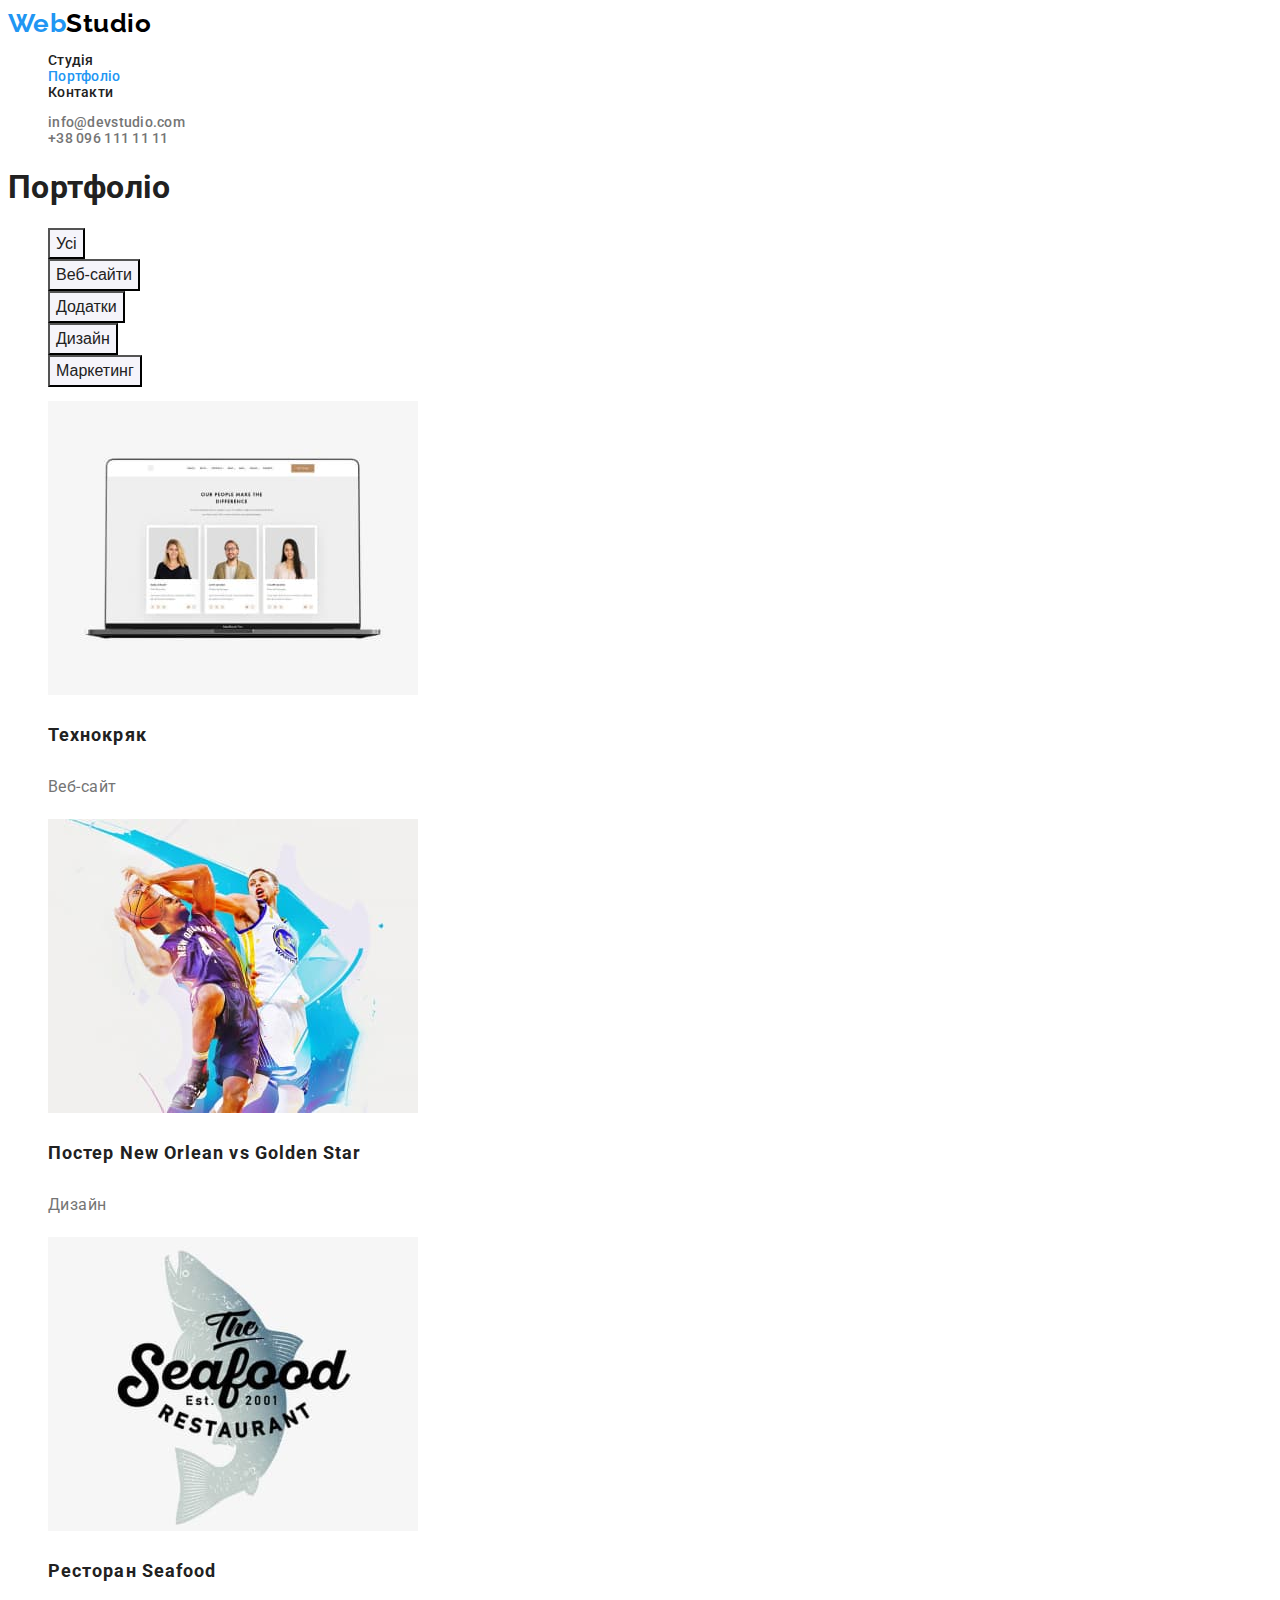
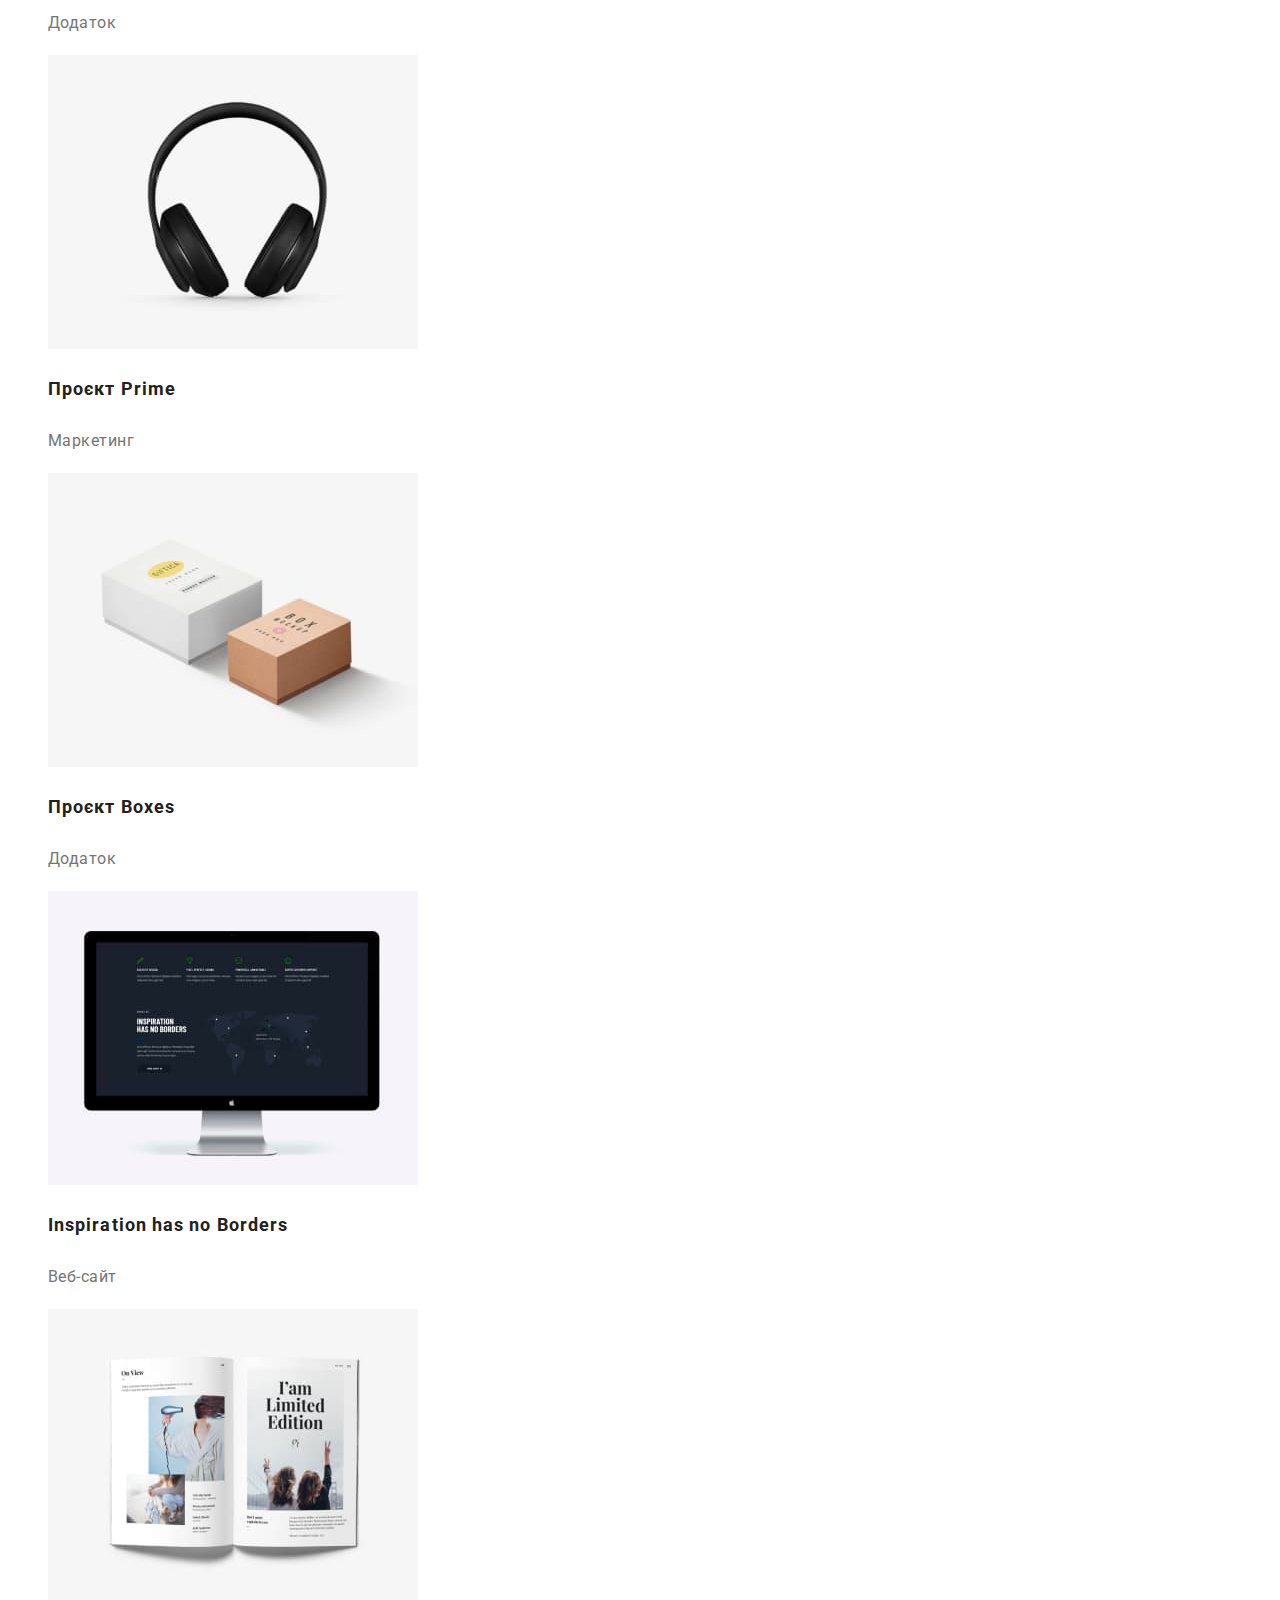
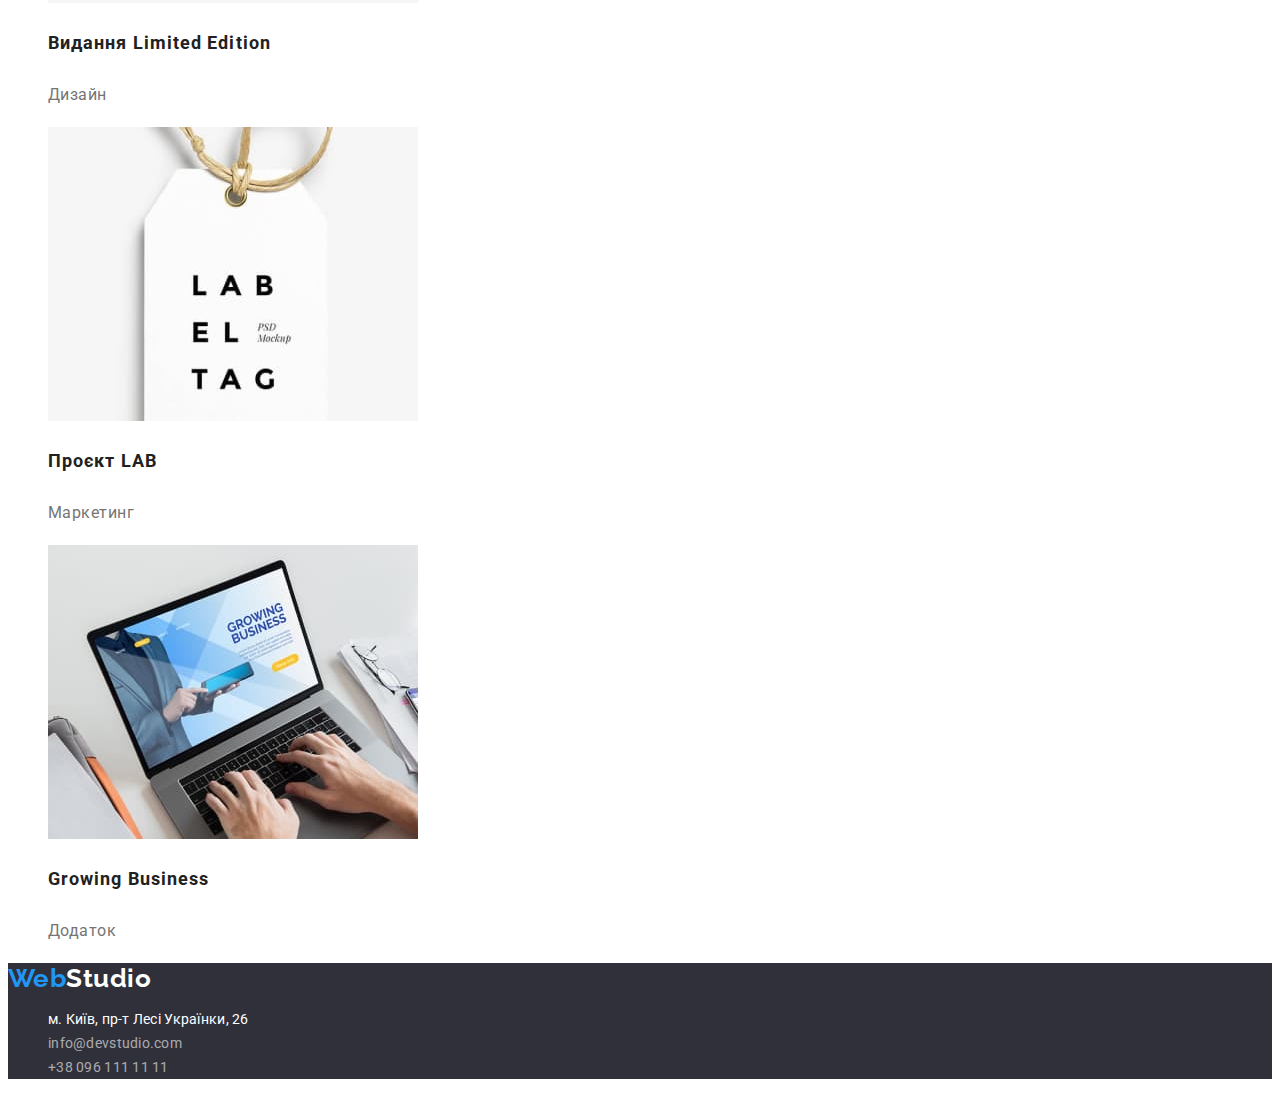
==== portfolio.html @ b6e99286 "1" ====
<!DOCTYPE html>
<html lang="uk">
  <head>
    <meta charset="UTF-8" />
    <meta http-equiv="X-UA-Compatible" content="IE=edge" />
    <meta name="viewport" content="width=device-width, initial-scale=1.0" />
    <title>Студія</title>
    <link rel="stylesheet" href="./css/styles.css" />
    <link
      href="https://fonts.googleapis.com/css2?family=Raleway:wght@700;900&family=Roboto:wght@400;500;700;900&display=swap"
      rel="stylesheet"
    />
  </head>
  <body>
    <!--Logo line-->
    <header class="page-header">
      <nav>
        <a class="logo" href="./index.html"
          >Web<span class="web">Studio</span></a
        >
        <!--Menu Nav-->
        <ul class="site-nav list">
          <li>
            <a href="./index.html" class="link">Студія</a>
          </li>
          <li>
            <a href="./portfolio.html" class="link current">Портфоліо</a>
          </li>
          <li>
            <a href="#" class="link">Контакти</a>
          </li>
        </ul>
      </nav>
      <ul class="contacts list">
        <li>
          <a href="mailto:info@devstudio.com" class="link"
            >info@devstudio.com</a
          >
        </li>
        <li>
          <a href="tel:+380961111111" class="link">+38 096 111 11 11</a>
        </li>
      </ul>
    </header>
    <main>
      <!--Filters-->
      <section>
        <h1 class="section-title-hidden">Портфоліо</h1>
        <ul class="filter list">
          <li>
            <button type="button" class="button secondary"><a>Усі</a></button>
          </li>
          <li>
            <button type="button" class="button secondary">
              <a>Веб-сайти</a>
            </button>
          </li>
          <li>
            <button type="button" class="button secondary">
              <a>Додатки</a>
            </button>
          </li>
          <li>
            <button type="button" class="button secondary">
              <a>Дизайн</a>
            </button>
          </li>
          <li>
            <button type="button" class="button secondary">
              <a>Маркетинг</a>
            </button>
          </li>
        </ul>
      </section>
      <!--Projects-->
      <ul class="project list">
        <li>
          <a href="#" class="link">
            <img
              src="./images/project1.jpg"
              alt="Відкритий ноутбук"
              width="370"
              height="294"
            />
            <h3 class="title">Технокряк</h3>
            <p class="text">Веб-сайт</p>
          </a>
        </li>
        <li>
          <a href="#" class="link">
            <img
              src="./images/project2.jpg"
              alt="Два баскетболіста стрибають"
              width="370"
              height="294"
            />
            <h3 class="title">Постер New Orlean vs Golden Star</h3>
            <p class="text">Дизайн</p>
          </a>
        </li>
        <li>
          <a href="#" class="link">
            <img
              src="./images/project3.jpg"
              alt="Логотип рибного ресторану"
              width="370"
              height="294"
            />
            <h3 class="title">Ресторан Seafood</h3>
            <p class="text">Додаток</p>
          </a>
        </li>
        <li>
          <a href="#" class="link">
            <img
              src="./images/project4.jpg"
              alt="Навушники закритого типу"
              width="370"
              height="294"
            />
            <h3 class="title">Проєкт Prime</h3>
            <p class="text">Маркетинг</p>
          </a>
        </li>
        <li>
          <a href="#" class="link">
            <img
              src="./images/project5.jpg"
              alt="Дві картонні коробки"
              width="370"
              height="294"
            />
            <h3 class="title">Проєкт Boxes</h3>
            <p class="text">Додаток</p>
          </a>
        </li>
        <li>
          <a href="#" class="link">
            <img
              src="./images/project6.jpg"
              alt="Сайт зображений на моноблоці Apple iMac"
              width="370"
              height="294"
            />
            <h3 class="title">Inspiration has no Borders</h3>
            <p class="text">Веб-сайт</p>
          </a>
        </li>
        <li>
          <a href="#" class="link">
            <img
              src="./images/project7.jpg"
              alt="Розгорнутий журнал"
              width="370"
              height="294"
            />
            <h3 class="title">Видання Limited Edition</h3>
            <p class="text">Дизайн</p>
          </a>
        </li>
        <li>
          <a href="#" class="link">
            <img
              src="./images/project8.jpg"
              alt="Бумажний ярлик з написом"
              width="370"
              height="294"
            />
            <h3 class="title">Проєкт LAB</h3>
            <p class="text">Маркетинг</p>
          </a>
        </li>
        <li>
          <a href="#" class="link">
            <img
              src="./images/project9.jpg"
              alt="Людина працює на ноутбуці"
              width="370"
              height="294"
            />
            <h3 class="title">Growing Business</h3>
            <p class="text">Додаток</p>
          </a>
        </li>
      </ul>
    </main>
    <footer class="basement">
      <!--Basement-->
      <a class="logo-secondari" href="./index.html"
        >Web<span class="web-secondari">Studio</span></a
      >
      <!--Address-->
      <address>
        <ul class="address list">
          <li class="map-link">
            <a
              href="https://goo.gl/maps/CPtrU1FHBa2aNyZL9"
              target="_blank"
              rel="noopener noreferrer nofollow"
              class="link"
              >м. Київ, пр-т Лесі Українки, 26</a
            >
          </li>
          <li class="mail-link">
            <a href="mailto:info@devstudio.com" class="link"
              >info@devstudio.com</a
            >
          </li>
          <li class="tel-link">
            <a href="tel:+380961111111" class="link">+38 096 111 11 11</a>
          </li>
        </ul>
      </address>
    </footer>
  </body>
</html>
---- css/styles.css ----
/* цвет основного текста #212121 */
/* вторичный цвет текста #757575 */
/* белый #FFFFFF */
/* акцент #2196F3 */
/* цвет ссылок подвала rgba(255, 255, 255, 0.6) */
/* цвет кнопок поротфолио #F5F4FA */
/* цвет активной кнопки #188CE8 */
/* фон шапки и подвала #2F303A */

:root {
    --primary-text-color: #212121;
    --black-color: #000000;
    --title-text-color: #757575;
    --accent-color: #2196F3;
    --primary-btn-color: #F5F4FA;
    --activ-btn-color: #188CE8;
    --white-color: #FFFFFF;
    --hero-bcgnd-color: #2F303A;
    --head-bcgnd-color: #ECECEC;
    --basement-text-color:rgba(255, 255, 255, 0.6);
}

body {
    background-color: var(--white-color);
    color: var(--primary-text-color);
    font-family: 'Roboto', sans-serif;
    letter-spacing: 0.03em;
}

.list {
    list-style:none;
    font-weight: 500;
    font-size: 14px;
    line-height: 1.14;
    letter-spacing: 0.02em;
}

/*Logo line*/

.logo {
    font-family: 'Raleway';
    font-weight: 700;
    font-size: 26px;
    line-height: 1.19;
    color: var(--accent-color);
    text-decoration: none;
}

.web {
    color: var(--black-color);
    text-decoration: none;
}

/* Site nav */

.site-nav .link {
    font-style: normal;
    font-weight: 500;
    font-size: 14px;
    line-height: 1.14;
    letter-spacing: 0.02em;
    color: var(--primary-text-color);
    text-decoration: none;
}
.site-nav .link:hover, 
.site-nav .link:focus {
    font-style: normal;
    font-weight: 500;
    font-size: 14px;
    line-height: 1.14;
    letter-spacing: 0.02em;
    color: var(--accent-color);
}
.site-nav .link.current {
    font-weight: 500;
    font-size: 14px;
    line-height: 1.14;
    letter-spacing: 0.02em;
    color: var(--accent-color);
}
.contacts .link {
    font-weight: 500;
    font-size: 14px;
    line-height: 1.14;
    letter-spacing: 0.02em;
    color: var(--title-text-color);
    text-decoration: none;
}
.contacts .link:hover,
.contacts .link:focus {
    font-weight: 500;
    font-size: 14px;
    line-height: 1.14;
    letter-spacing: 0.02em;
    color: var(--accent-color);
}

/* Hero */

.hero {
    background-color: var(--hero-bcgnd-color);
}

.hero-title {
    font-weight: 900;
    font-size: 44px;
    line-height: 1.36;
    text-align: center;
    letter-spacing: 0.06em;
    text-transform: uppercase;
    color: var(--white-color);
}

/* Features */

.feature-list .text {
    font-weight: 400;
    font-size: 14px;
    line-height: 1.71;
    color: var(--);
}

.feature-list .title {
        font-weight: 700;
        font-size: 14px;
        line-height: 1.14;
        text-transform: uppercase;
}

.features-title-hidden {
    position: absolute;
    white-space: nowrap;
    width: 1px;
    height: 1px;
    overflow: hidden;
    border: 0;
    padding: 0;
    clip: rect(0 0 0 0);
    clip-path: inset(50%);
    margin: -1px;
}

/* Description */
.description-title {
    font-weight: 700;
    font-size: 36px;
    line-height: 1.17;
    text-align: center;
    color: var(--primary-text-color);
}

/*Our team*/

.team {
    background-color: var(--primary-btn-color);
}

.team-title {
    font-weight: 700;
    font-size: 36px;
    line-height: 1.17;
    text-align: center;
}

.team-list .text {
    font-weight: 400;
    font-size: 16px;
    line-height: 1.19;
    text-align: center;
    color: var(--title-text-color);
}

.team-list .title {
    font-weight: 500;
    font-size: 16px;
    line-height: 1.19;
    text-align: center;
}

.team-list .item {
        background: var(--white-color);
}


/* Button */
.button {
color: var(--white-color);
background-color: var(--accent-color);
}
.button.primary {
    font-weight: 700;
    font-size: 16px;
    line-height: 1.88;
    letter-spacing: 0.06em;
    color: var(--white-color);
    background-color: var(--accent-color);
}
.button.primary:hover,
.button.primary:focus {
    font-weight: 700;
    font-size: 16px;
    line-height: 1.88;
    letter-spacing: 0.06em;
    color: var(--white-color);
    background-color: var(--activ-btn-color);
}
.button.secondary {
    font-weight: 500;
    font-size: 16px;
    line-height: 1.62;
    color: var(--primary-text-color);
    background-color: var(--primary-btn-color);
}
.button.secondary:hover,
.button.secondary:focus {
    font-weight: 500;
    font-size: 16px;
    line-height: 1.62;
    color: var(--white-color);
    background-color: var(--accent-color);
}

/*Main*/

.project .link {
    text-decoration: none;
}

.project .title {
    font-weight: 700;
    font-size: 18px;
    line-height: 2;
    letter-spacing: 0.06em;
    color: var(--primary-text-color);
}

.project .text {
    font-weight: 400;
    font-size: 16px;
    line-height: 2;
    letter-spacing: 0.03em;
    color: var(--title-text-color);
}

/*Footer*/

.logo-secondari {
    font-family: 'Raleway';
    font-weight: 700;
    font-size: 26px;
    line-height: 1.19;
    color: var(--accent-color);
    text-decoration: none;
}

.web-secondari {color: var(--white-color)}

/*Basement*/

.basement {
    background-color: var(--hero-bcgnd-color);
}

.address .link{
    font-style: normal;
    font-weight: 400;
    font-size: 14px;
    line-height: 1.71;
    color: var(--basement-text-color);
    text-decoration: none;
}

.address .map-link .link {
    font-weight: 400;
    font-size: 14px;
    line-height: 1.71;
    color: var(--white-color);
}
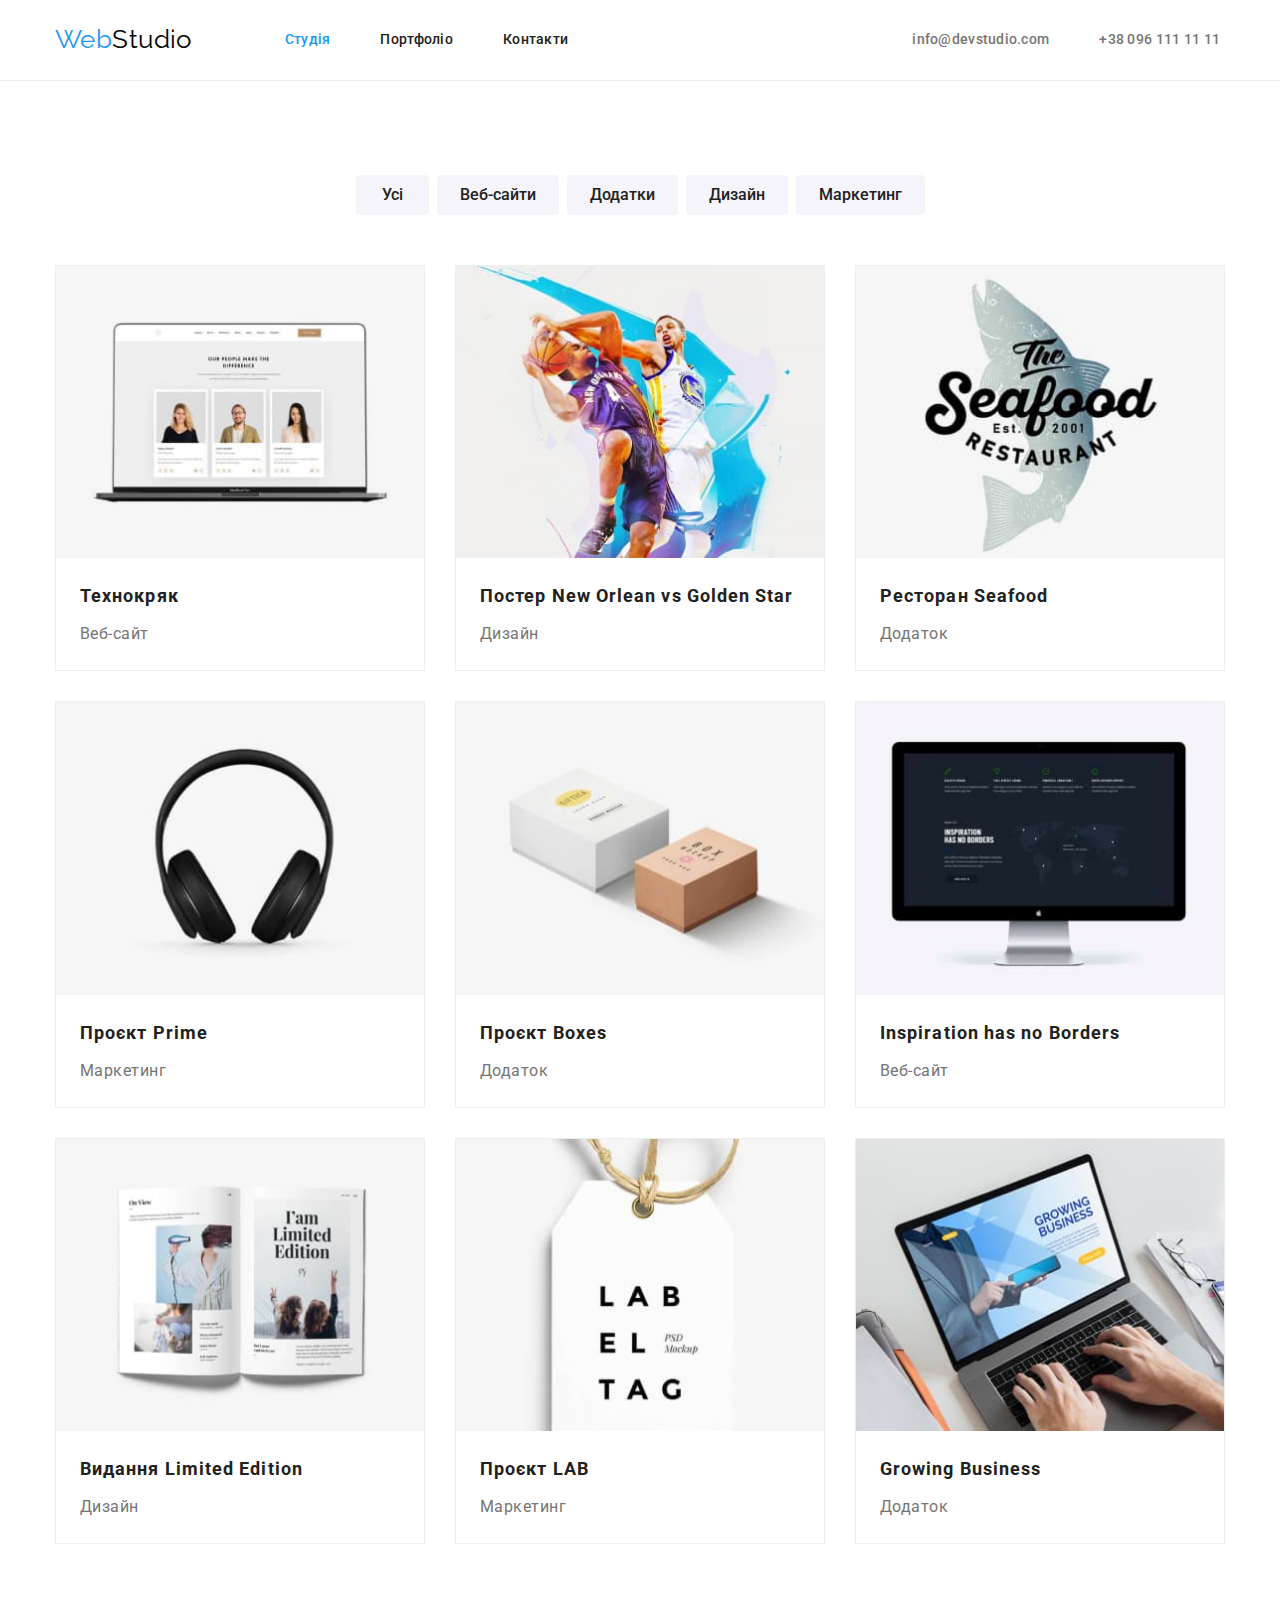
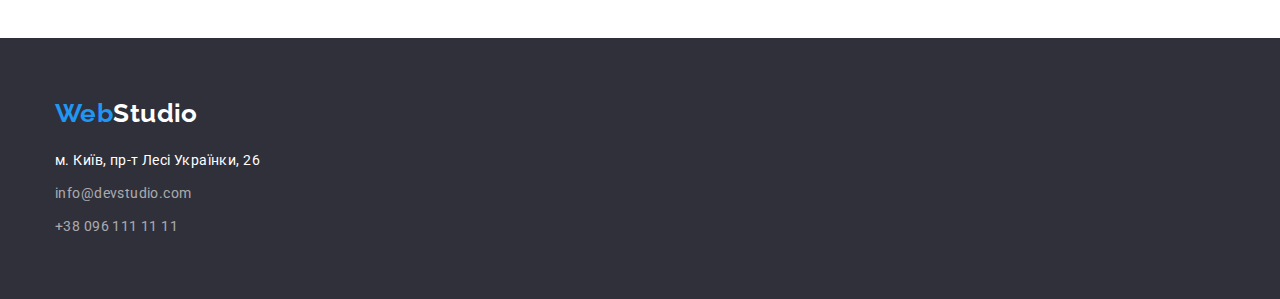
==== commit 0b5b813c: "урок 3" ====
--- a/portfolio.html
+++ b/portfolio.html
@@ -5,212 +5,217 @@
     <meta http-equiv="X-UA-Compatible" content="IE=edge" />
     <meta name="viewport" content="width=device-width, initial-scale=1.0" />
     <title>Студія</title>
-    <link rel="stylesheet" href="./css/styles.css" />
     <link
       href="https://fonts.googleapis.com/css2?family=Raleway:wght@700;900&family=Roboto:wght@400;500;700;900&display=swap"
       rel="stylesheet"
     />
+    <link
+      rel="stylesheet"
+      href="https://cdnjs.cloudflare.com/ajax/libs/modern-normalize/1.1.0/modern-normalize.min.css"
+    />
+    <link rel="stylesheet" href="./css/styles.css" />
   </head>
   <body>
     <!--Logo line-->
-    <header class="page-header">
-      <nav>
+    <header class="section header-padding">
+      <div class="conteiner header-flex">
         <a class="logo" href="./index.html"
           >Web<span class="web">Studio</span></a
         >
-        <!--Menu Nav-->
-        <ul class="site-nav list">
-          <li>
-            <a href="./index.html" class="link">Студія</a>
-          </li>
-          <li>
-            <a href="./portfolio.html" class="link current">Портфоліо</a>
-          </li>
-          <li>
-            <a href="#" class="link">Контакти</a>
-          </li>
-        </ul>
-      </nav>
-      <ul class="contacts list">
-        <li>
-          <a href="mailto:info@devstudio.com" class="link"
-            >info@devstudio.com</a
-          >
-        </li>
-        <li>
-          <a href="tel:+380961111111" class="link">+38 096 111 11 11</a>
-        </li>
-      </ul>
-    </header>
-    <main>
-      <!--Filters-->
-      <section>
-        <h1 class="section-title-hidden">Портфоліо</h1>
-        <ul class="filter list">
-          <li>
-            <button type="button" class="button secondary"><a>Усі</a></button>
-          </li>
-          <li>
-            <button type="button" class="button secondary">
-              <a>Веб-сайти</a>
-            </button>
-          </li>
-          <li>
-            <button type="button" class="button secondary">
-              <a>Додатки</a>
-            </button>
-          </li>
-          <li>
-            <button type="button" class="button secondary">
-              <a>Дизайн</a>
-            </button>
-          </li>
-          <li>
-            <button type="button" class="button secondary">
-              <a>Маркетинг</a>
-            </button>
-          </li>
-        </ul>
-      </section>
-      <!--Projects-->
-      <ul class="project list">
-        <li>
-          <a href="#" class="link">
-            <img
-              src="./images/project1.jpg"
-              alt="Відкритий ноутбук"
-              width="370"
-              height="294"
-            />
-            <h3 class="title">Технокряк</h3>
-            <p class="text">Веб-сайт</p>
-          </a>
-        </li>
-        <li>
-          <a href="#" class="link">
-            <img
-              src="./images/project2.jpg"
-              alt="Два баскетболіста стрибають"
-              width="370"
-              height="294"
-            />
-            <h3 class="title">Постер New Orlean vs Golden Star</h3>
-            <p class="text">Дизайн</p>
-          </a>
-        </li>
-        <li>
-          <a href="#" class="link">
-            <img
-              src="./images/project3.jpg"
-              alt="Логотип рибного ресторану"
-              width="370"
-              height="294"
-            />
-            <h3 class="title">Ресторан Seafood</h3>
-            <p class="text">Додаток</p>
-          </a>
-        </li>
-        <li>
-          <a href="#" class="link">
-            <img
-              src="./images/project4.jpg"
-              alt="Навушники закритого типу"
-              width="370"
-              height="294"
-            />
-            <h3 class="title">Проєкт Prime</h3>
-            <p class="text">Маркетинг</p>
-          </a>
-        </li>
-        <li>
-          <a href="#" class="link">
-            <img
-              src="./images/project5.jpg"
-              alt="Дві картонні коробки"
-              width="370"
-              height="294"
-            />
-            <h3 class="title">Проєкт Boxes</h3>
-            <p class="text">Додаток</p>
-          </a>
-        </li>
-        <li>
-          <a href="#" class="link">
-            <img
-              src="./images/project6.jpg"
-              alt="Сайт зображений на моноблоці Apple iMac"
-              width="370"
-              height="294"
-            />
-            <h3 class="title">Inspiration has no Borders</h3>
-            <p class="text">Веб-сайт</p>
-          </a>
-        </li>
-        <li>
-          <a href="#" class="link">
-            <img
-              src="./images/project7.jpg"
-              alt="Розгорнутий журнал"
-              width="370"
-              height="294"
-            />
-            <h3 class="title">Видання Limited Edition</h3>
-            <p class="text">Дизайн</p>
-          </a>
-        </li>
-        <li>
-          <a href="#" class="link">
-            <img
-              src="./images/project8.jpg"
-              alt="Бумажний ярлик з написом"
-              width="370"
-              height="294"
-            />
-            <h3 class="title">Проєкт LAB</h3>
-            <p class="text">Маркетинг</p>
-          </a>
-        </li>
-        <li>
-          <a href="#" class="link">
-            <img
-              src="./images/project9.jpg"
-              alt="Людина працює на ноутбуці"
-              width="370"
-              height="294"
-            />
-            <h3 class="title">Growing Business</h3>
-            <p class="text">Додаток</p>
-          </a>
-        </li>
-      </ul>
-    </main>
-    <footer class="basement">
-      <!--Basement-->
-      <a class="logo-secondari" href="./index.html"
-        >Web<span class="web-secondari">Studio</span></a
-      >
-      <!--Address-->
-      <address>
-        <ul class="address list">
-          <li class="map-link">
-            <a
-              href="https://goo.gl/maps/CPtrU1FHBa2aNyZL9"
-              target="_blank"
-              rel="noopener noreferrer nofollow"
-              class="link"
-              >м. Київ, пр-т Лесі Українки, 26</a
-            >
-          </li>
-          <li class="mail-link">
+        <nav class="main-nav">
+          <!--Site nav-->
+          <ul class="site-nav list">
+            <li class="item">
+              <a href="./index.html" class="link current">Студія</a>
+            </li>
+            <li class="item">
+              <a href="./portfolio.html" class="link">Портфоліо</a>
+            </li>
+            <li class="item">
+              <a href="#" class="link">Контакти</a>
+            </li>
+          </ul>
+        </nav>
+        <ul class="contacts list">
+          <li class="item">
             <a href="mailto:info@devstudio.com" class="link"
               >info@devstudio.com</a
             >
           </li>
-          <li class="tel-link">
+          <li class="item">
             <a href="tel:+380961111111" class="link">+38 096 111 11 11</a>
           </li>
         </ul>
-      </address>
+      </div>
+    </header>
+    <main>
+      <!--Filters-->
+      <section class="section">
+        <div class="conteiner">
+          <h1 class="title-hidden">Портфоліо</h1>
+          <div class="filters-button">
+            <ul class="filter list">
+              <li class="item">
+                <button type="button" class="button secondary">
+                  <a>Усі</a>
+                </button>
+              </li>
+              <li class="item">
+                <button type="button" class="button secondary">
+                  <a>Веб-сайти</a>
+                </button>
+              </li>
+              <li class="item">
+                <button type="button" class="button secondary">
+                  <a>Додатки</a>
+                </button>
+              </li>
+              <li class="item">
+                <button type="button" class="button secondary">
+                  <a>Дизайн</a>
+                </button>
+              </li>
+              <li class="item">
+                <button type="button" class="button secondary">
+                  <a>Маркетинг</a>
+                </button>
+              </li>
+            </ul>
+          </div>
+          <!--Projects-->
+          <ul class="project list">
+            <li class="item">
+              <a href="#" class="link">
+                <img src="./images/project1.jpg" alt="Відкритий ноутбук" />
+                <div class="content">
+                  <h3 class="title">Технокряк</h3>
+                  <p class="text">Веб-сайт</p>
+                </div></a
+              >
+            </li>
+            <li class="item">
+              <a href="#" class="link">
+                <img
+                  src="./images/project2.jpg"
+                  alt="Два баскетболіста стрибають"
+                />
+                <div class="content">
+                  <h3 class="title">Постер New Orlean vs Golden Star</h3>
+                  <p class="text">Дизайн</p>
+                </div>
+              </a>
+            </li>
+            <li class="item">
+              <a href="#" class="link">
+                <img
+                  src="./images/project3.jpg"
+                  alt="Логотип рибного ресторану"
+                />
+                <div class="content">
+                  <h3 class="title">Ресторан Seafood</h3>
+                  <p class="text">Додаток</p>
+                </div>
+              </a>
+            </li>
+            <li class="item">
+              <a href="#" class="link">
+                <img
+                  src="./images/project4.jpg"
+                  alt="Навушники закритого типу"
+                />
+                <div class="content">
+                  <h3 class="title">Проєкт Prime</h3>
+                  <p class="text">Маркетинг</p>
+                </div>
+              </a>
+            </li>
+            <li class="item">
+              <a href="#" class="link">
+                <img src="./images/project5.jpg" alt="Дві картонні коробки" />
+                <div class="content">
+                  <h3 class="title">Проєкт Boxes</h3>
+                  <p class="text">Додаток</p>
+                </div>
+              </a>
+            </li>
+            <li class="item">
+              <a href="#" class="link">
+                <img
+                  src="./images/project6.jpg"
+                  alt="Сайт зображений на моноблоці Apple iMac"
+                />
+                <div class="content">
+                  <h3 class="title">Inspiration has no Borders</h3>
+                  <p class="text">Веб-сайт</p>
+                </div>
+              </a>
+            </li>
+            <li class="item">
+              <a href="#" class="link">
+                <img src="./images/project7.jpg" alt="Розгорнутий журнал" />
+                <div class="content">
+                  <h3 class="title">Видання Limited Edition</h3>
+                  <p class="text">Дизайн</p>
+                </div>
+              </a>
+            </li>
+            <li class="item">
+              <a href="#" class="link">
+                <img
+                  src="./images/project8.jpg"
+                  alt="Бумажний ярлик з написом"
+                />
+                <div class="content">
+                  <h3 class="title">Проєкт LAB</h3>
+                  <p class="text">Маркетинг</p>
+                </div>
+              </a>
+            </li>
+            <li class="item">
+              <a href="#" class="link">
+                <img
+                  src="./images/project9.jpg"
+                  alt="Людина працює на ноутбуці"
+                />
+                <div class="content">
+                  <h3 class="title">Growing Business</h3>
+                  <p class="text">Додаток</p>
+                </div>
+              </a>
+            </li>
+          </ul>
+        </div>
+      </section>
+    </main>
+    <!--Footer-->
+    <footer class="section-basement">
+      <div class="conteiner">
+        <a class="logo-secondari" href="./index.html"
+          >Web<span class="web-secondari">Studio</span></a
+        >
+        <!--Address-->
+        <address>
+          <ul class="address list">
+            <li class="map-link">
+              <a
+                href="https://goo.gl/maps/CPtrU1FHBa2aNyZL9"
+                target="_blank"
+                rel="noopener noreferrer nofollow"
+                class="link"
+                >м. Київ, пр-т Лесі Українки, 26</a
+              >
+            </li>
+            <li class="mail-link">
+              <a href="mailto:info@devstudio.com" class="link"
+                >info@devstudio.com</a
+              >
+            </li>
+            <li class="tel-link">
+              <a href="tel:+380961111111" class="link">+38 096 111 11 11</a>
+            </li>
+          </ul>
+        </address>
+      </div>
     </footer>
   </body>
 </html>
--- a/css/styles.css
+++ b/css/styles.css
@@ -6,62 +6,121 @@
 /* цвет кнопок поротфолио #F5F4FA */
 /* цвет активной кнопки #188CE8 */
 /* фон шапки и подвала #2F303A */
+/* цвет обводки карточек #EEEEEE */
 
 :root {
     --primary-text-color: #212121;
+    --title-text-color: #757575;
+    --basement-text-color: rgba(255, 255, 255, 0.6);
+    --white-color: #FFFFFF;
     --black-color: #000000;
-    --title-text-color: #757575;
     --accent-color: #2196F3;
     --primary-btn-color: #F5F4FA;
     --activ-btn-color: #188CE8;
-    --white-color: #FFFFFF;
     --hero-bcgnd-color: #2F303A;
     --head-bcgnd-color: #ECECEC;
-    --basement-text-color:rgba(255, 255, 255, 0.6);
+    --border-color: #EEEEEE;
 }
 
 body {
+    font-family: 'Roboto', sans-serif;
+    font-size: 14px;
+    letter-spacing: 0.03em;
+    color: var(--primary-text-color);
+
     background-color: var(--white-color);
-    color: var(--primary-text-color);
-    font-family: 'Roboto', sans-serif;
-    letter-spacing: 0.03em;
+}
+
+.section {
+    padding-top: 94px;
+    padding-bottom: 94px;
+}
+
+.section.header-padding {
+    padding-top: 0;
+    padding-bottom: 0;
+    border-bottom-width: 1px;
+    border-bottom-style: solid;
+    border-bottom-color: var(--head-bcgnd-color);
+}
+
+.section.no-padding {
+    padding-top: 0;
+}
+
+.conteiner {
+    width: 1200px;
+    padding-left: 15px;
+    padding-right: 15px;
+    margin: 0 auto;
 }
 
 .list {
-    list-style:none;
-    font-weight: 500;
-    font-size: 14px;
-    line-height: 1.14;
-    letter-spacing: 0.02em;
-}
-
-/*Logo line*/
+    list-style: none;
+    padding: 0;
+    margin: 0;
+}
+
+img {
+    display: block;
+    max-width: 100%;
+    height: auto;
+}
+
+/* Logo line */
+
+.header-flex {
+    display: flex;
+}
+
+.main-nav {
+    display: flex;
+    align-items: center;
+    margin-right: 344px;
+}
 
 .logo {
+    display: inline-block;
     font-family: 'Raleway';
-    font-weight: 700;
     font-size: 26px;
     line-height: 1.19;
+    text-decoration: none;
     color: var(--accent-color);
-    text-decoration: none;
+
+    margin-right: 93px;
+    padding-top: 24px;
+    padding-bottom: 25px;
 }
 
 .web {
+    text-decoration: none;
     color: var(--black-color);
-    text-decoration: none;
 }
 
 /* Site nav */
 
+.site-nav {
+    display: flex;
+}
+
+.site-nav .item:not(:last-child) {
+    margin-right: 50px;
+}
+
 .site-nav .link {
+    display: block;
     font-style: normal;
     font-weight: 500;
     font-size: 14px;
     line-height: 1.14;
     letter-spacing: 0.02em;
+    text-decoration: none;
     color: var(--primary-text-color);
-    text-decoration: none;
-}
+
+    padding-top: 32px;
+    padding-bottom: 32px;
+}
+
 .site-nav .link:hover, 
 .site-nav .link:focus {
     font-style: normal;
@@ -71,21 +130,35 @@
     letter-spacing: 0.02em;
     color: var(--accent-color);
 }
+
 .site-nav .link.current {
     font-weight: 500;
-    font-size: 14px;
     line-height: 1.14;
     letter-spacing: 0.02em;
     color: var(--accent-color);
 }
+
+.contacts {
+    display: flex;
+}
+
+.contacts .item:not(:last-child) {
+    margin-right: 50px;
+}
+
 .contacts .link {
+    display: block;
     font-weight: 500;
     font-size: 14px;
     line-height: 1.14;
     letter-spacing: 0.02em;
+    text-decoration: none;
     color: var(--title-text-color);
-    text-decoration: none;
-}
+
+    padding-top: 32px;
+    padding-bottom: 32px;
+}
+
 .contacts .link:hover,
 .contacts .link:focus {
     font-weight: 500;
@@ -97,104 +170,165 @@
 
 /* Hero */
 
-.hero {
+.section.hero {
+    text-align: center;
     background-color: var(--hero-bcgnd-color);
+
+    padding-top: 200px;
+    padding-bottom: 200px;
 }
 
 .hero-title {
     font-weight: 900;
     font-size: 44px;
     line-height: 1.36;
-    text-align: center;
     letter-spacing: 0.06em;
     text-transform: uppercase;
-    color: var(--white-color);
+   
+    color: var(--white-color);
+
+    width: 696px;
+    margin: 0 auto;
 }
 
 /* Features */
+
+.feature-list {
+    display: flex;
+    justify-content: center;
+}
+
+.feature-list .item {
+    width: calc((100%-90)/4);
+}
+
+.feature-list .item:not(:last-child) {
+    margin-right: 30px;
+}
+
+.feature-list .title {
+    font-weight: 700;
+    font-size: 14px;
+    line-height: 1.14;
+    text-transform: uppercase;
+
+    margin-top: 0;
+    margin-bottom: 10px;
+}
 
 .feature-list .text {
     font-weight: 400;
-    font-size: 14px;
     line-height: 1.71;
-    color: var(--);
-}
-
-.feature-list .title {
-        font-weight: 700;
-        font-size: 14px;
-        line-height: 1.14;
-        text-transform: uppercase;
-}
-
-.features-title-hidden {
+    color: var(--title-text-color);
+
+    margin-top: 0;
+    margin-bottom: 0;
+}
+
+.title-hidden {
     position: absolute;
     white-space: nowrap;
     width: 1px;
     height: 1px;
     overflow: hidden;
     border: 0;
-    padding: 0;
     clip: rect(0 0 0 0);
     clip-path: inset(50%);
     margin: -1px;
 }
 
-/* Description */
-.description-title {
-    font-weight: 700;
+/* Work options */
+
+.section-title {
     font-size: 36px;
     line-height: 1.17;
+    
     text-align: center;
-    color: var(--primary-text-color);
-}
-
-/*Our team*/
+    margin-top: 0;
+    margin-bottom: 50px;
+}
+
+.work-list {
+    display: flex;
+    justify-content: center;
+}
+
+.work-list .item:not(:last-child) {
+    margin-right: 30px;
+}
+
+
+/* Our team */
 
 .team {
     background-color: var(--primary-btn-color);
 }
 
-.team-title {
-    font-weight: 700;
-    font-size: 36px;
-    line-height: 1.17;
+.team-list {
+    display: flex;
+    justify-content: center;
+}
+
+.team-list .item {
+    background: var(--white-color);
+
+    margin-top: 0;
+    margin-bottom: 0;
+}
+
+.team-list .item:not(:last-child) {
+    margin-right: 30px;
+}
+
+.team-list img {
+
+}
+
+.team-list .title {
+    font-weight: 500;
+    font-size: 16px;
+    line-height: 1.19;
     text-align: center;
+
+    margin-top: 0;
+    margin-bottom: 10px;
 }
 
 .team-list .text {
-    font-weight: 400;
     font-size: 16px;
     line-height: 1.19;
     text-align: center;
     color: var(--title-text-color);
-}
-
-.team-list .title {
-    font-weight: 500;
-    font-size: 16px;
-    line-height: 1.19;
-    text-align: center;
-}
-
-.team-list .item {
-        background: var(--white-color);
-}
-
+
+    margin-top: 0;
+    margin-bottom: 0;
+}
+
+.team-list .team-content {
+    padding-top: 30px;
+    padding-bottom: 30px;
+}
 
 /* Button */
+
 .button {
-color: var(--white-color);
-background-color: var(--accent-color);
-}
+    border: 1px solid transparent;
+    color: var(--white-color);
+    background-color: var(--accent-color);
+}
+
 .button.primary {
     font-weight: 700;
     font-size: 16px;
     line-height: 1.88;
     letter-spacing: 0.06em;
     color: var(--white-color);
+
+    padding: 10px 32px;
+    border-radius: 4px;
     background-color: var(--accent-color);
 }
+
 .button.primary:hover,
 .button.primary:focus {
     font-weight: 700;
@@ -203,14 +337,21 @@
     letter-spacing: 0.06em;
     color: var(--white-color);
     background-color: var(--activ-btn-color);
-}
+    cursor: pointer;
+}
+
 .button.secondary {
     font-weight: 500;
     font-size: 16px;
     line-height: 1.62;
     color: var(--primary-text-color);
     background-color: var(--primary-btn-color);
-}
+
+    padding: 6px 22px;
+    min-width: 73px;
+    border-radius: 4px;
+}
+
 .button.secondary:hover,
 .button.secondary:focus {
     font-weight: 500;
@@ -218,61 +359,116 @@
     line-height: 1.62;
     color: var(--white-color);
     background-color: var(--accent-color);
-}
-
-/*Main*/
+    cursor: pointer;
+}
+
+/* Filters */
+
+.filters-button {
+    margin-bottom: 50px;
+}
+
+.filter {
+    display: flex;
+    justify-content: center;
+    margin: 0;
+}
+
+.filter .item:not(:last-child) {
+    margin-right: 8px;
+}
+
+/* Projects */
+
+.project {
+    display: flex;
+    flex-wrap: wrap;
+}
+
+.project .item {
+    width: 370px;
+    margin-right: 30px;
+    margin-bottom: 30px;
+    background-color: var(--white-color);
+    border: 1px solid var(--border-color)
+}
+
+.project .item:nth-child(3n) {
+    margin-right: 0;
+}
+
+.project .item:nth-last-child(-n + 3) {
+    margin-bottom: 0;
+}
 
 .project .link {
+    display: flex;
+    flex-direction: column;
     text-decoration: none;
 }
 
 .project .title {
-    font-weight: 700;
     font-size: 18px;
-    line-height: 2;
+    line-height: 2; 
     letter-spacing: 0.06em;
     color: var(--primary-text-color);
+    margin-top: 0px;
+    margin-bottom: 4px;
 }
 
 .project .text {
-    font-weight: 400;
     font-size: 16px;
     line-height: 2;
     letter-spacing: 0.03em;
     color: var(--title-text-color);
-}
-
-/*Footer*/
+    margin: 0;
+}
+
+.project .content {
+    margin: 20px 24px;
+}
+
+/* Footer */
+
+.section-basement {
+    padding-top: 60px;
+    padding-bottom: 60px;
+    background-color: var(--hero-bcgnd-color);
+}
 
 .logo-secondari {
+    display: inline-block;
     font-family: 'Raleway';
     font-weight: 700;
     font-size: 26px;
     line-height: 1.19;
     color: var(--accent-color);
     text-decoration: none;
+
+    margin-top: 0;
+    margin-bottom: 20px;
 }
 
 .web-secondari {color: var(--white-color)}
 
-/*Basement*/
-
-.basement {
-    background-color: var(--hero-bcgnd-color);
-}
-
-.address .link{
+/* Adress */
+
+.address .map-link .link {
+    line-height: 1.71;
+    color: var(--white-color);
+}
+
+.address .tel-link .link {
+    margin-bottom: 0;
+}
+
+.address .link {
+    display: inline-block;
     font-style: normal;
-    font-weight: 400;
-    font-size: 14px;
     line-height: 1.71;
     color: var(--basement-text-color);
     text-decoration: none;
-}
-
-.address .map-link .link {
-    font-weight: 400;
-    font-size: 14px;
-    line-height: 1.71;
-    color: var(--white-color);
+
+    margin-top: 0;
+    margin-bottom: 9px;
 }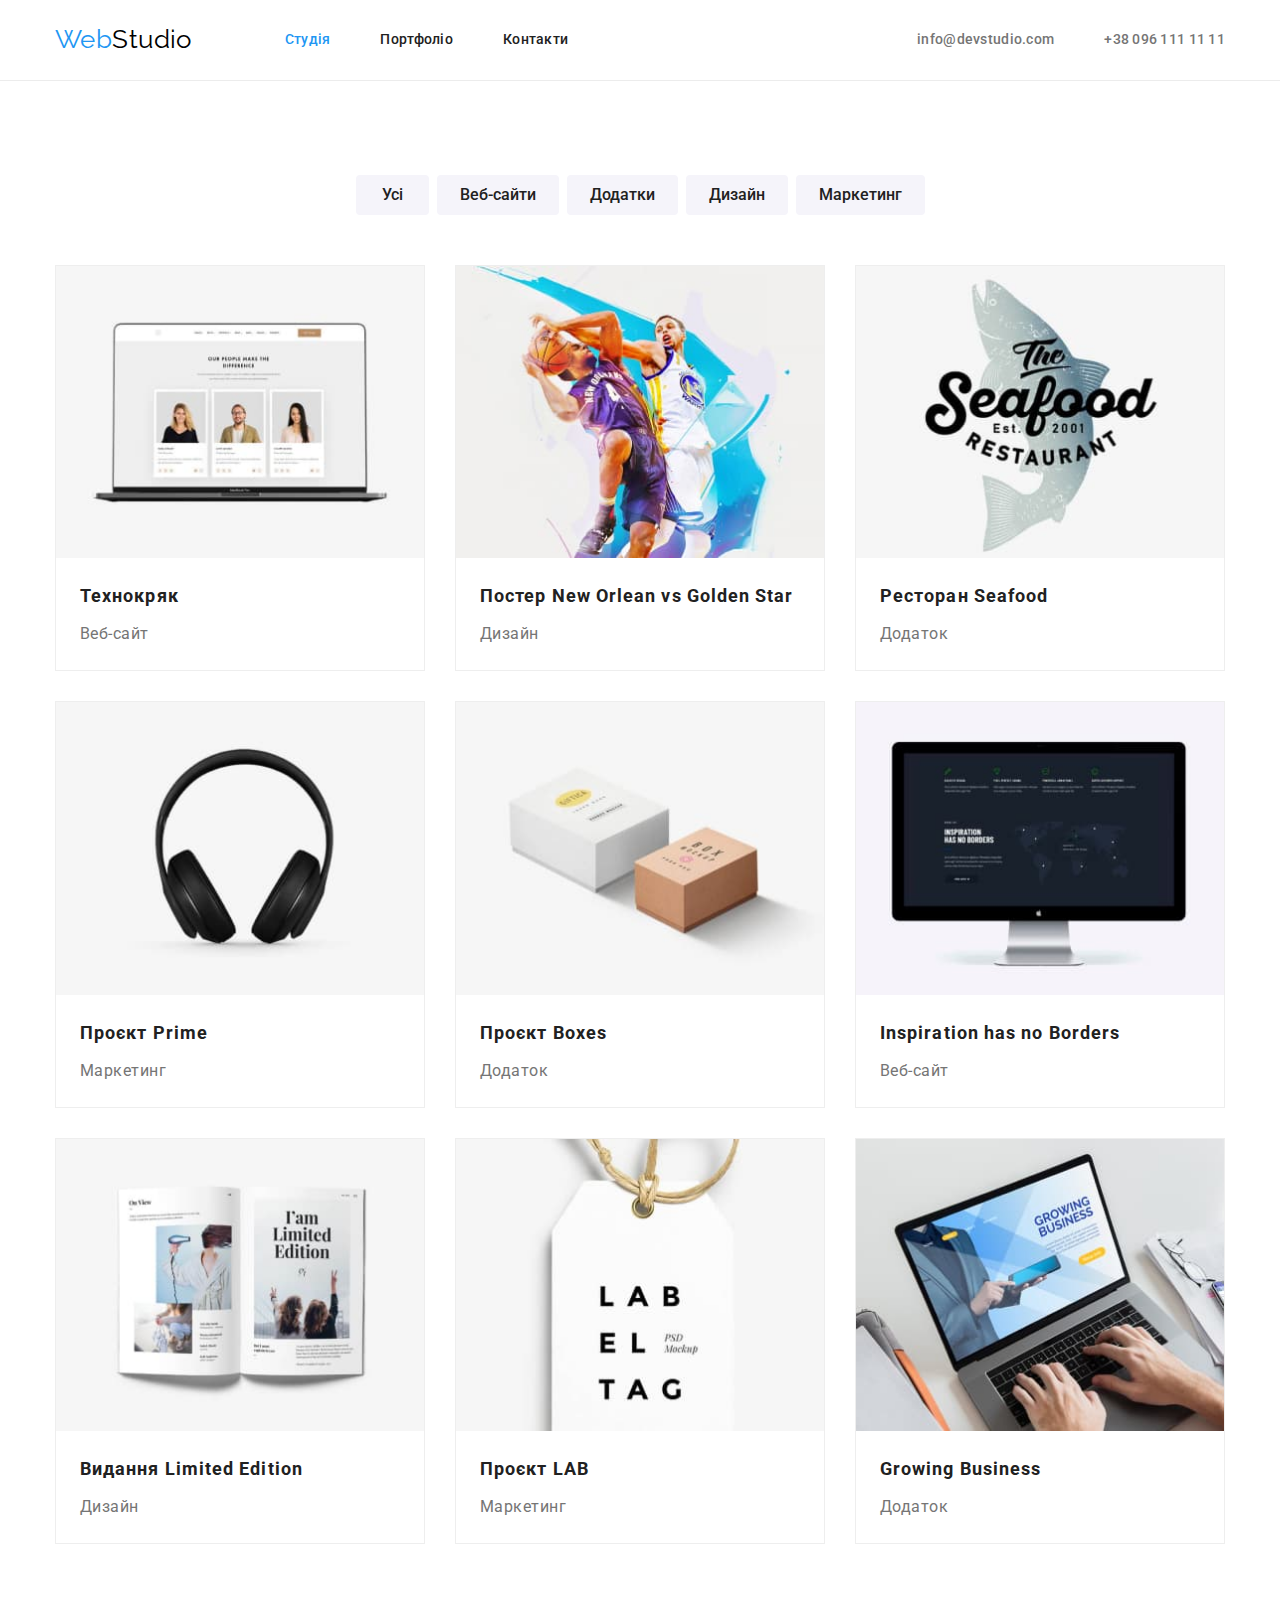
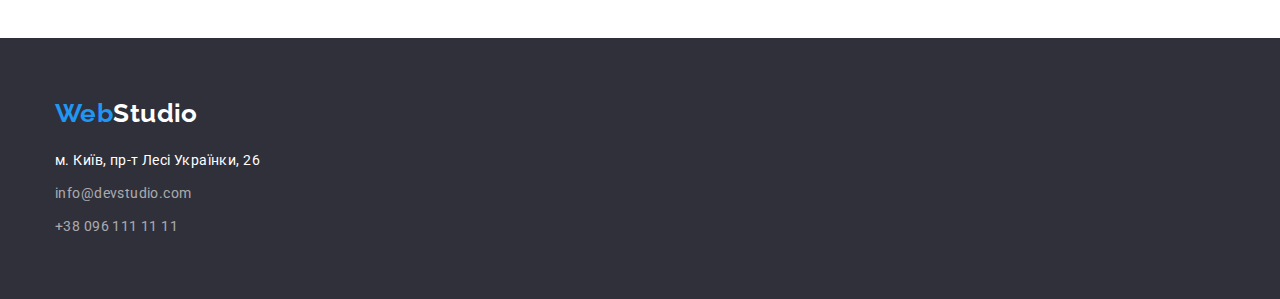
==== commit 2511d163: "4" ====
--- a/portfolio.html
+++ b/portfolio.html
@@ -17,7 +17,7 @@
   </head>
   <body>
     <!--Logo line-->
-    <header class="section header-padding">
+    <header class="header">
       <div class="conteiner header-flex">
         <a class="logo" href="./index.html"
           >Web<span class="web">Studio</span></a
@@ -53,35 +53,33 @@
       <section class="section">
         <div class="conteiner">
           <h1 class="title-hidden">Портфоліо</h1>
-          <div class="filters-button">
-            <ul class="filter list">
-              <li class="item">
-                <button type="button" class="button secondary">
-                  <a>Усі</a>
-                </button>
-              </li>
-              <li class="item">
-                <button type="button" class="button secondary">
-                  <a>Веб-сайти</a>
-                </button>
-              </li>
-              <li class="item">
-                <button type="button" class="button secondary">
-                  <a>Додатки</a>
-                </button>
-              </li>
-              <li class="item">
-                <button type="button" class="button secondary">
-                  <a>Дизайн</a>
-                </button>
-              </li>
-              <li class="item">
-                <button type="button" class="button secondary">
-                  <a>Маркетинг</a>
-                </button>
-              </li>
-            </ul>
-          </div>
+          <ul class="filter list">
+            <li class="item">
+              <button type="button" class="button secondary">
+                <a>Усі</a>
+              </button>
+            </li>
+            <li class="item">
+              <button type="button" class="button secondary">
+                <a>Веб-сайти</a>
+              </button>
+            </li>
+            <li class="item">
+              <button type="button" class="button secondary">
+                <a>Додатки</a>
+              </button>
+            </li>
+            <li class="item">
+              <button type="button" class="button secondary">
+                <a>Дизайн</a>
+              </button>
+            </li>
+            <li class="item">
+              <button type="button" class="button secondary">
+                <a>Маркетинг</a>
+              </button>
+            </li>
+          </ul>
           <!--Projects-->
           <ul class="project list">
             <li class="item">
--- a/css/styles.css
+++ b/css/styles.css
@@ -36,7 +36,7 @@
     padding-bottom: 94px;
 }
 
-.section.header-padding {
+.header {
     padding-top: 0;
     padding-bottom: 0;
     border-bottom-width: 1px;
@@ -76,7 +76,7 @@
 .main-nav {
     display: flex;
     align-items: center;
-    margin-right: 344px;
+    margin-right: auto;
 }
 
 .logo {
@@ -188,14 +188,14 @@
     color: var(--white-color);
 
     width: 696px;
-    margin: 0 auto;
+    margin: 30px auto;
 }
 
 /* Features */
 
 .feature-list {
     display: flex;
-    justify-content: center;
+
 }
 
 .feature-list .item {
@@ -266,7 +266,7 @@
 
 .team-list {
     display: flex;
-    justify-content: center;
+    
 }
 
 .team-list .item {
@@ -274,6 +274,8 @@
 
     margin-top: 0;
     margin-bottom: 0;
+    box-shadow: 0px 1px 3px rgba(0, 0, 0, 0.12), 0px 1px 1px rgba(0, 0, 0, 0.14), 0px 2px 1px rgba(0, 0, 0, 0.2);
+    border-radius: 0px 0px 4px 4px;
 }
 
 .team-list .item:not(:last-child) {
@@ -364,14 +366,11 @@
 
 /* Filters */
 
-.filters-button {
-    margin-bottom: 50px;
-}
-
 .filter {
     display: flex;
     justify-content: center;
     margin: 0;
+    padding-bottom: 50px;
 }
 
 .filter .item:not(:last-child) {
@@ -425,7 +424,7 @@
 }
 
 .project .content {
-    margin: 20px 24px;
+    padding: 20px 24px 20px 24px;
 }
 
 /* Footer */
@@ -458,6 +457,16 @@
     color: var(--white-color);
 }
 
+.address .map-link {
+    margin-top: 0;
+    margin-bottom: 9px;
+}
+
+.address .mail-link {
+    margin-top: 0;
+    margin-bottom: 9px;
+}
+
 .address .tel-link .link {
     margin-bottom: 0;
 }
@@ -468,7 +477,4 @@
     line-height: 1.71;
     color: var(--basement-text-color);
     text-decoration: none;
-
-    margin-top: 0;
-    margin-bottom: 9px;
 }